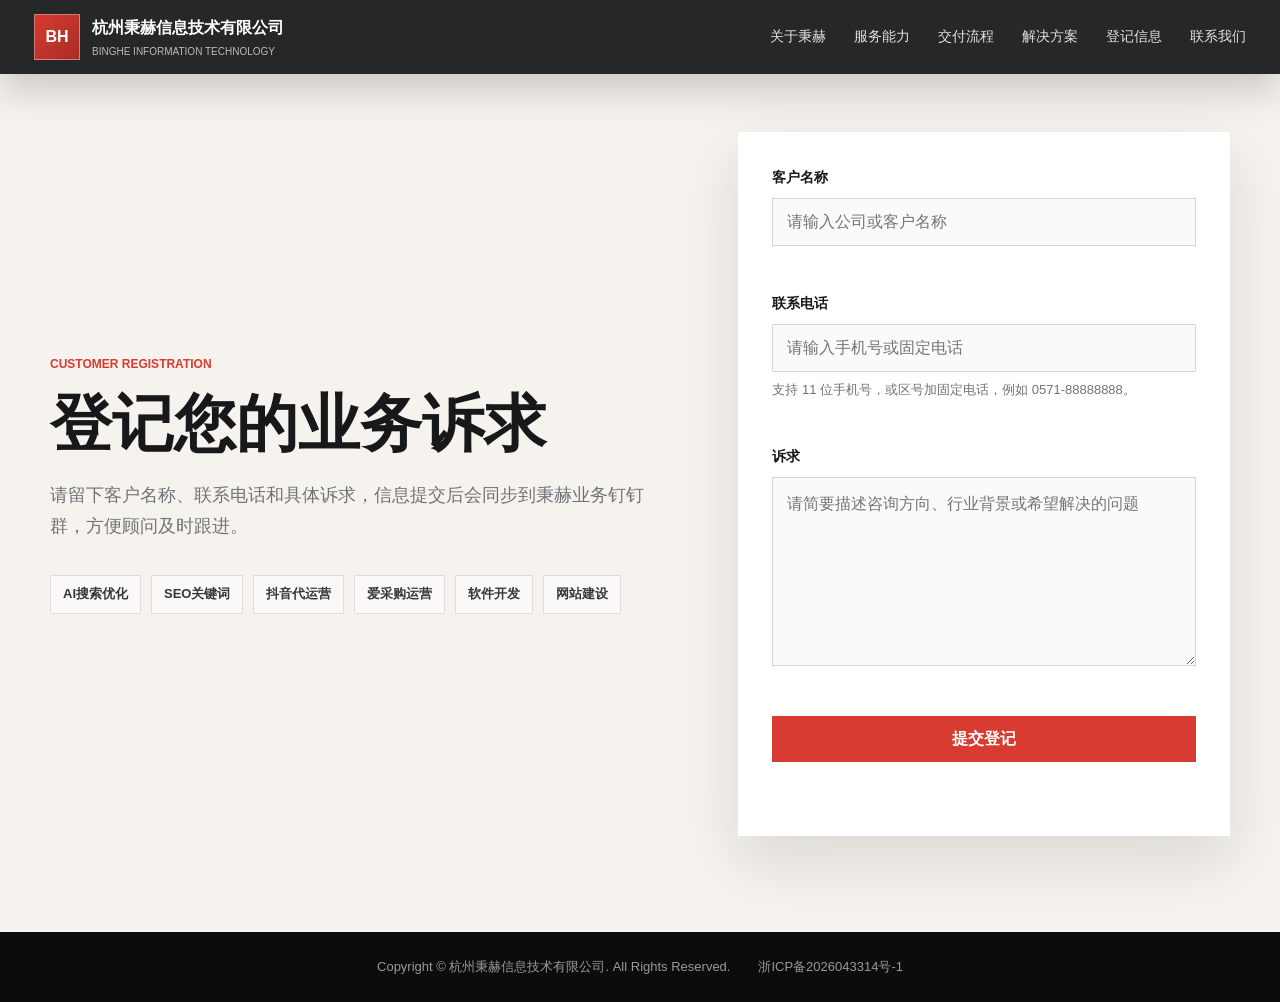
==== register.html @ 3705c72b "Add customer registration form" ====
<!doctype html>
<html lang="zh-CN">
  <head>
    <meta charset="utf-8">
    <meta name="viewport" content="width=device-width, initial-scale=1">
    <title>登记信息 - 杭州秉赫信息技术有限公司</title>
    <meta name="description" content="登记客户名称、联系电话和业务诉求，杭州秉赫信息技术有限公司将尽快安排顾问对接。">
    <link rel="stylesheet" href="assets/css/styles.css">
  </head>
  <body class="register-page">
    <header class="site-header scrolled" data-header>
      <a class="brand" href="index.html#home" aria-label="杭州秉赫信息技术有限公司首页">
        <span class="brand-mark">BH</span>
        <span class="brand-text">
          <strong>杭州秉赫信息技术有限公司</strong>
          <small>BINGHE INFORMATION TECHNOLOGY</small>
        </span>
      </a>
      <nav class="main-nav" data-nav aria-label="主导航">
        <a href="index.html#about">关于秉赫</a>
        <a href="index.html#services">服务能力</a>
        <a href="index.html#process">交付流程</a>
        <a href="index.html#cases">解决方案</a>
        <a href="register.html" aria-current="page">登记信息</a>
        <a href="index.html#contact">联系我们</a>
      </nav>
      <button class="nav-toggle" type="button" data-nav-toggle aria-label="打开菜单" aria-expanded="false">
        <span></span>
        <span></span>
        <span></span>
      </button>
    </header>

    <main>
      <section class="register-hero section-shell light">
        <div class="section-inner register-layout">
          <div class="register-copy reveal">
            <p class="eyebrow">CUSTOMER REGISTRATION</p>
            <h1>登记您的业务诉求</h1>
            <p>请留下客户名称、联系电话和具体诉求，信息提交后会同步到秉赫业务钉钉群，方便顾问及时跟进。</p>
            <div class="register-meta">
              <span>AI搜索优化</span>
              <span>SEO关键词</span>
              <span>抖音代运营</span>
              <span>爱采购运营</span>
              <span>软件开发</span>
              <span>网站建设</span>
            </div>
          </div>

          <form class="lead-form reveal" data-lead-form novalidate>
            <div class="form-field">
              <label for="customerName">客户名称</label>
              <input id="customerName" name="customerName" type="text" autocomplete="organization" maxlength="60" placeholder="请输入公司或客户名称" required>
              <p class="field-error" data-error-for="customerName"></p>
            </div>

            <div class="form-field">
              <label for="phone">联系电话</label>
              <input id="phone" name="phone" type="tel" autocomplete="tel" maxlength="18" placeholder="请输入手机号或固定电话" required>
              <p class="field-hint">支持 11 位手机号，或区号加固定电话，例如 0571-88888888。</p>
              <p class="field-error" data-error-for="phone"></p>
            </div>

            <div class="form-field">
              <label for="request">诉求</label>
              <textarea id="request" name="request" rows="6" maxlength="600" placeholder="请简要描述咨询方向、行业背景或希望解决的问题" required></textarea>
              <p class="field-error" data-error-for="request"></p>
            </div>

            <button class="btn primary form-submit" type="submit" data-submit-button>提交登记</button>
            <p class="form-status" data-form-status role="status" aria-live="polite"></p>
          </form>
        </div>
      </section>
    </main>

    <footer class="site-footer">
      <p>Copyright © 杭州秉赫信息技术有限公司. All Rights Reserved.</p>
      <p><a href="https://beian.miit.gov.cn/" target="_blank" rel="nofollow noopener">浙ICP备2026043314号-1</a></p>
    </footer>

    <script src="assets/js/register.js"></script>
  </body>
</html>
---- assets/css/styles.css ----
:root {
  --ink: #171819;
  --paper: #f6f3ee;
  --muted: #6f7479;
  --line: rgba(23, 24, 25, 0.12);
  --white: #ffffff;
  --red: #d73b31;
  --red-dark: #a92c26;
  --teal: #1e8f8a;
  --amber: #d59d34;
  --carbon: #0f1112;
  --glass: rgba(255, 255, 255, 0.1);
  --shadow: 0 24px 70px rgba(12, 15, 18, 0.22);
  font-family: "PingFang SC", "Microsoft YaHei", Arial, sans-serif;
}

* {
  box-sizing: border-box;
}

html {
  scroll-behavior: smooth;
}

body {
  margin: 0;
  background: var(--carbon);
  color: var(--ink);
  font-size: 16px;
  line-height: 1.7;
}

a {
  color: inherit;
  text-decoration: none;
}

button {
  font: inherit;
}

img {
  display: block;
  max-width: 100%;
}

.site-header {
  position: fixed;
  z-index: 40;
  top: 0;
  left: 0;
  width: 100%;
  display: flex;
  align-items: center;
  justify-content: space-between;
  padding: 24px 44px;
  color: var(--white);
  transition: background 0.3s ease, box-shadow 0.3s ease, padding 0.3s ease;
}

.site-header.scrolled {
  padding: 14px 34px;
  background: rgba(15, 17, 18, 0.9);
  box-shadow: 0 16px 40px rgba(0, 0, 0, 0.18);
  backdrop-filter: blur(14px);
}

.brand {
  display: inline-flex;
  align-items: center;
  gap: 12px;
  min-width: 0;
}

.brand-mark {
  display: grid;
  place-items: center;
  width: 46px;
  height: 46px;
  border: 1px solid rgba(255, 255, 255, 0.35);
  background: linear-gradient(135deg, var(--red), var(--red-dark));
  color: var(--white);
  font-weight: 800;
  letter-spacing: 0;
}

.brand-text {
  display: grid;
  gap: 1px;
  min-width: 0;
}

.brand-text strong {
  overflow-wrap: anywhere;
  font-size: 16px;
  letter-spacing: 0;
}

.brand-text small {
  color: rgba(255, 255, 255, 0.68);
  font-size: 10px;
  letter-spacing: 0;
}

.main-nav {
  display: flex;
  gap: 28px;
  align-items: center;
  color: rgba(255, 255, 255, 0.86);
  font-size: 14px;
}

.main-nav a {
  position: relative;
  padding: 8px 0;
}

.main-nav a::after {
  position: absolute;
  right: 0;
  bottom: 0;
  left: 0;
  height: 2px;
  background: var(--red);
  content: "";
  transform: scaleX(0);
  transform-origin: left;
  transition: transform 0.25s ease;
}

.main-nav a:hover::after {
  transform: scaleX(1);
}

.nav-toggle {
  display: none;
  width: 44px;
  height: 44px;
  border: 1px solid rgba(255, 255, 255, 0.22);
  background: rgba(255, 255, 255, 0.08);
  color: var(--white);
  cursor: pointer;
}

.nav-toggle span {
  display: block;
  width: 20px;
  height: 2px;
  margin: 5px auto;
  background: currentColor;
  transition: transform 0.25s ease, opacity 0.25s ease;
}

.nav-toggle.active span:nth-child(1) {
  transform: translateY(7px) rotate(45deg);
}

.nav-toggle.active span:nth-child(2) {
  opacity: 0;
}

.nav-toggle.active span:nth-child(3) {
  transform: translateY(-7px) rotate(-45deg);
}

.side-nav {
  position: fixed;
  z-index: 30;
  top: 50%;
  left: 0;
  display: grid;
  gap: 8px;
  transform: translateY(-50%);
}

.side-nav a {
  position: relative;
  display: flex;
  align-items: center;
  min-width: 44px;
  padding: 5px 0 5px 32px;
  color: rgba(255, 255, 255, 0.55);
  font-family: Arial, sans-serif;
  font-weight: 700;
}

.side-nav a::before {
  position: absolute;
  left: 0;
  width: 20px;
  height: 1px;
  background: currentColor;
  content: "";
  transition: width 0.25s ease, background 0.25s ease;
}

.side-nav span {
  width: 18px;
}

.side-nav b {
  overflow: hidden;
  width: 0;
  white-space: nowrap;
  transition: width 0.25s ease;
}

.side-nav a.active,
.side-nav a:hover {
  color: var(--red);
}

.side-nav a.active::before,
.side-nav a:hover::before {
  width: 88px;
}

.side-nav a.active b,
.side-nav a:hover b {
  width: 78px;
}

.float-contact {
  position: fixed;
  z-index: 35;
  right: 22px;
  top: 42%;
  display: grid;
  gap: 10px;
}

.float-contact a,
.float-contact button {
  position: relative;
  display: grid;
  place-items: center;
  width: 48px;
  height: 48px;
  border: 1px solid rgba(255, 255, 255, 0.18);
  background: rgba(15, 17, 18, 0.78);
  color: var(--white);
  box-shadow: 0 12px 32px rgba(0, 0, 0, 0.22);
  backdrop-filter: blur(12px);
  cursor: pointer;
}

.float-contact b {
  position: absolute;
  right: 58px;
  width: max-content;
  padding: 4px 9px;
  background: var(--red);
  color: var(--white);
  font-size: 12px;
  opacity: 0;
  pointer-events: none;
  transform: translateX(8px);
  transition: opacity 0.2s ease, transform 0.2s ease;
}

.float-contact a:hover b,
.float-contact button:hover b {
  opacity: 1;
  transform: translateX(0);
}

.float-icon {
  font-weight: 800;
}

.chatbot-panel {
  position: fixed;
  z-index: 50;
  right: 88px;
  top: calc(42% - 48px);
  display: grid;
  grid-template-rows: auto minmax(0, 1fr);
  width: min(370px, calc(100vw - 118px));
  max-height: min(620px, calc(100vh - 96px));
  overflow: hidden;
  border: 1px solid rgba(15, 17, 18, 0.08);
  background: #f4f4f4;
  box-shadow: 0 28px 80px rgba(0, 0, 0, 0.22);
  opacity: 0;
  pointer-events: none;
  transform: translateX(16px) scale(0.98);
  transform-origin: right center;
  transition: opacity 0.22s ease, transform 0.22s ease;
}

.chatbot-panel.open {
  opacity: 1;
  pointer-events: auto;
  transform: translateX(0) scale(1);
}

.chatbot-header {
  display: flex;
  align-items: center;
  justify-content: space-between;
  min-height: 54px;
  padding: 10px 14px 10px 18px;
  background: #111314;
  color: var(--white);
}

.chatbot-header div {
  display: grid;
  gap: 1px;
}

.chatbot-header strong {
  font-size: 15px;
  line-height: 1.2;
}

.chatbot-header span {
  color: rgba(255, 255, 255, 0.56);
  font-size: 12px;
}

.chatbot-header button {
  display: grid;
  place-items: center;
  width: 34px;
  height: 34px;
  border: 0;
  background: transparent;
  color: rgba(255, 255, 255, 0.76);
  font-size: 24px;
  line-height: 1;
  cursor: pointer;
}

.chatbot-body {
  display: grid;
  align-content: start;
  gap: 12px;
  overflow-y: auto;
  padding: 14px 14px 18px;
  color: #1f2326;
}

.chat-service-tip {
  margin: 0 0 2px;
  color: #b6b6b6;
  font-size: 13px;
  text-align: center;
}

.chat-row {
  display: flex;
  align-items: flex-start;
  gap: 8px;
}

.chat-row.user {
  justify-content: flex-end;
}

.chat-avatar {
  display: grid;
  flex: 0 0 auto;
  place-items: center;
  width: 36px;
  height: 36px;
  border: 1px solid rgba(215, 59, 49, 0.14);
  background: var(--white);
  color: var(--red);
  font-size: 11px;
  font-weight: 800;
  box-shadow: 0 8px 22px rgba(0, 0, 0, 0.08);
}

.chat-card,
.chat-bubble {
  max-width: min(280px, calc(100vw - 150px));
  background: var(--white);
  box-shadow: 0 10px 28px rgba(0, 0, 0, 0.06);
}

.chat-card {
  overflow: hidden;
  border-radius: 0 12px 12px 12px;
}

.chat-intro {
  margin: 0;
  padding: 14px 16px 12px;
  color: #2450b7;
  font-size: 15px;
  font-weight: 800;
  line-height: 1.45;
}

.chat-options {
  display: grid;
  border-top: 1px solid #ececec;
}

.chat-options button {
  display: flex;
  align-items: center;
  justify-content: space-between;
  gap: 12px;
  min-height: 44px;
  padding: 0 14px 0 16px;
  border: 0;
  border-bottom: 1px solid #ececec;
  background: var(--white);
  color: #2b3034;
  font-size: 14px;
  text-align: left;
  cursor: pointer;
  transition: background 0.18s ease, color 0.18s ease;
}

.chat-options button:last-child {
  border-bottom: 0;
}

.chat-options button:hover {
  background: #fff7f6;
  color: var(--red);
}

.chat-options span {
  overflow-wrap: anywhere;
}

.chat-options i {
  flex: 0 0 auto;
  width: 8px;
  height: 8px;
  border-top: 1px solid #b6b6b6;
  border-right: 1px solid #b6b6b6;
  transform: rotate(45deg);
}

.chat-bubble {
  padding: 11px 14px;
  border-radius: 0 12px 12px 12px;
  color: #2b3034;
  font-size: 14px;
  line-height: 1.6;
}

.chat-bubble p {
  margin: 0;
}

.chat-bubble a {
  color: var(--red);
  font-weight: 800;
}

.chat-row.user .chat-bubble {
  border-radius: 12px 0 12px 12px;
  background: var(--red);
  color: var(--white);
  box-shadow: 0 10px 28px rgba(215, 59, 49, 0.18);
}

.chat-time {
  color: #b6b6b6;
  font-size: 12px;
}

.section-shell {
  position: relative;
  overflow: hidden;
  min-height: 100vh;
  background: var(--carbon);
  color: var(--white);
}

.section-shell.light {
  background: var(--paper);
  color: var(--ink);
}

.section-inner {
  position: relative;
  z-index: 2;
  width: min(1180px, calc(100% - 64px));
  margin: 0 auto;
}

.hero {
  min-height: 92vh;
  padding-top: 90px;
}

.hero-media,
.hero-overlay {
  position: absolute;
  inset: 0;
}

.hero-media img {
  width: 100%;
  height: 100%;
  object-fit: cover;
}

.hero-overlay {
  background:
    linear-gradient(90deg, rgba(15, 17, 18, 0.93) 0%, rgba(15, 17, 18, 0.74) 35%, rgba(15, 17, 18, 0.3) 100%),
    linear-gradient(180deg, rgba(15, 17, 18, 0.2), rgba(15, 17, 18, 0.9));
}

.hero-inner {
  display: grid;
  min-height: calc(92vh - 90px);
  grid-template-columns: minmax(760px, 1fr) 360px;
  gap: 40px;
  align-items: center;
  padding: 60px 0 72px;
}

.eyebrow {
  margin: 0 0 14px;
  color: var(--red);
  font-size: 12px;
  font-weight: 800;
  letter-spacing: 0;
  text-transform: uppercase;
}

.hero h1 {
  max-width: 980px;
  margin: 0;
  color: var(--white);
  font-size: clamp(44px, 4.6vw, 68px);
  line-height: 1.08;
  letter-spacing: 0;
  white-space: nowrap;
}

.hero-lede {
  max-width: 640px;
  margin: 24px 0 0;
  color: rgba(255, 255, 255, 0.78);
  font-size: 18px;
}

.hero-actions {
  display: flex;
  flex-wrap: wrap;
  gap: 14px;
  margin-top: 34px;
}

.btn {
  display: inline-flex;
  align-items: center;
  justify-content: center;
  min-height: 46px;
  padding: 0 22px;
  border: 1px solid transparent;
  font-weight: 700;
  transition: background 0.25s ease, color 0.25s ease, border 0.25s ease, transform 0.25s ease;
}

.btn:hover {
  transform: translateY(-2px);
}

.btn.primary {
  background: var(--red);
  color: var(--white);
}

.btn.primary:hover {
  background: var(--red-dark);
}

.btn.ghost {
  border-color: rgba(255, 255, 255, 0.26);
  color: var(--white);
}

.btn.ghost:hover {
  border-color: var(--white);
  background: rgba(255, 255, 255, 0.08);
}

.btn.full {
  width: 100%;
}

.hero-panel {
  align-self: end;
  padding: 28px;
  border: 1px solid rgba(255, 255, 255, 0.18);
  background: rgba(15, 17, 18, 0.66);
  box-shadow: var(--shadow);
  backdrop-filter: blur(18px);
}

.hero-panel span {
  color: var(--amber);
  font-size: 12px;
  font-weight: 800;
}

.hero-panel strong {
  display: block;
  margin-top: 12px;
  font-size: 22px;
  line-height: 1.35;
}

.hero-panel p {
  margin: 12px 0 0;
  color: rgba(255, 255, 255, 0.68);
  font-size: 14px;
}

.split-layout {
  display: grid;
  min-height: 78vh;
  grid-template-columns: 0.8fr 1.2fr;
  gap: 80px;
  align-items: center;
  padding: 90px 0;
}

.section-title h2,
.section-heading h2,
.contact-copy h2 {
  margin: 0;
  font-size: clamp(30px, 4vw, 52px);
  line-height: 1.18;
  letter-spacing: 0;
}

.section-title p:not(.eyebrow),
.section-heading p:not(.eyebrow) {
  max-width: 560px;
  color: rgba(255, 255, 255, 0.68);
}

.section-title.inverted h2,
.section-title.inverted p:not(.eyebrow) {
  color: var(--white);
}

.about-content {
  color: #34383b;
  font-size: 16px;
}

.about-content p {
  margin: 0 0 16px;
}

.metric-grid {
  display: grid;
  grid-template-columns: repeat(4, 1fr);
  gap: 1px;
  margin-top: 34px;
  background: var(--line);
}

.metric-grid div {
  padding: 22px 14px;
  background: var(--paper);
}

.metric-grid strong {
  display: block;
  color: var(--red);
  font-size: 30px;
  line-height: 1;
}

.metric-grid span {
  color: var(--muted);
  font-size: 14px;
}

.services {
  min-height: 100vh;
  background:
    linear-gradient(90deg, rgba(15, 17, 18, 0.94), rgba(15, 17, 18, 0.74)),
    radial-gradient(circle at 78% 18%, rgba(30, 143, 138, 0.28), transparent 32%),
    linear-gradient(135deg, #161210, #111415 55%, #181614);
}

.service-grid {
  display: grid;
  min-height: 100vh;
  grid-template-columns: 45% 55%;
  gap: 30px;
  align-items: center;
  padding: 90px 0 78px;
}

.service-left {
  padding-left: 64px;
}

.service-menu {
  display: grid;
  gap: 8px;
  margin-top: 32px;
}

.service-item {
  display: grid;
  grid-template-columns: 42px 74px minmax(0, 1fr);
  gap: 16px;
  align-items: center;
  width: 100%;
  padding: 8px 0;
  border: 0;
  background: transparent;
  color: rgba(255, 255, 255, 0.8);
  text-align: left;
  cursor: pointer;
}

.service-no {
  display: grid;
  place-items: center;
  width: 38px;
  height: 38px;
  border: 1px solid rgba(255, 255, 255, 0.22);
  color: rgba(255, 255, 255, 0.8);
  font-family: Arial, sans-serif;
  font-size: 13px;
  font-weight: 800;
}

.service-item i {
  display: block;
  width: 42px;
  height: 1px;
  background: rgba(255, 255, 255, 0.24);
  transition: width 0.25s ease, background 0.25s ease;
}

.service-item strong {
  display: block;
  font-size: 16px;
  line-height: 1.3;
}

.service-item small {
  color: rgba(255, 255, 255, 0.42);
  font-family: Arial, sans-serif;
  font-size: 11px;
  text-transform: uppercase;
}

.service-item.active,
.service-item:hover {
  color: var(--white);
}

.service-item.active .service-no,
.service-item:hover .service-no {
  border-color: var(--red);
  background: var(--red);
}

.service-item.active i,
.service-item:hover i {
  width: 74px;
  background: var(--red);
}

.service-right {
  position: relative;
  min-height: 560px;
}

.service-visual {
  position: absolute;
  top: 10px;
  right: 0;
  width: min(92%, 630px);
  height: 390px;
}

.orbit {
  position: absolute;
  border: 1px solid rgba(255, 255, 255, 0.12);
  border-radius: 50%;
}

.orbit-one {
  inset: 14px 80px 70px 30px;
}

.orbit-two {
  inset: 64px 20px 20px 104px;
  border-color: rgba(30, 143, 138, 0.32);
}

.screen-stack {
  position: absolute;
  inset: 38px 10px 12px 44px;
  perspective: 900px;
}

.screen {
  position: absolute;
  overflow: hidden;
  border: 1px solid rgba(255, 255, 255, 0.2);
  background: rgba(255, 255, 255, 0.1);
  box-shadow: 0 30px 80px rgba(0, 0, 0, 0.25);
  backdrop-filter: blur(14px);
}

.screen.top {
  top: 0;
  right: 30px;
  width: 68%;
  height: 46%;
  transform: rotateY(-18deg) rotateX(6deg);
}

.screen.middle {
  right: 120px;
  bottom: 74px;
  width: 56%;
  height: 38%;
  background: rgba(215, 59, 49, 0.14);
  transform: rotateY(-24deg);
}

.screen.bottom {
  right: 14px;
  bottom: 0;
  width: 48%;
  height: 32%;
  background: rgba(30, 143, 138, 0.14);
  transform: rotateY(-14deg);
}

.screen span,
.screen b,
.screen em {
  position: absolute;
  display: block;
  border-radius: 999px;
  background: rgba(255, 255, 255, 0.45);
}

.screen.top span:nth-child(1) {
  top: 28px;
  left: 28px;
  width: 44%;
  height: 8px;
}

.screen.top span:nth-child(2) {
  top: 58px;
  left: 28px;
  width: 68%;
  height: 8px;
}

.screen.top span:nth-child(3) {
  right: 30px;
  bottom: 26px;
  width: 82px;
  height: 82px;
  border: 12px solid rgba(213, 157, 52, 0.75);
  background: transparent;
  border-radius: 50%;
}

.screen.middle b {
  bottom: 26px;
  width: 28px;
  background: var(--red);
  border-radius: 0;
}

.screen.middle b:nth-child(1) {
  left: 34px;
  height: 42px;
}

.screen.middle b:nth-child(2) {
  left: 80px;
  height: 72px;
}

.screen.middle b:nth-child(3) {
  left: 126px;
  height: 56px;
}

.screen.bottom em:nth-child(1) {
  top: 28px;
  left: 24px;
  width: 74%;
  height: 6px;
}

.screen.bottom em:nth-child(2) {
  top: 54px;
  left: 24px;
  width: 52%;
  height: 6px;
}

.screen.bottom em:nth-child(3) {
  right: 24px;
  bottom: 22px;
  width: 46px;
  height: 46px;
  background: var(--teal);
}

.service-detail {
  position: absolute;
  right: 26px;
  bottom: 22px;
  width: min(560px, 86%);
  padding: 34px 40px;
  background: rgba(255, 255, 255, 0.96);
  color: var(--ink);
  box-shadow: var(--shadow);
}

.detail-kicker {
  margin: 0 0 8px;
  color: var(--red);
  font-family: Arial, sans-serif;
  font-size: 12px;
  font-weight: 800;
}

.service-detail h3 {
  margin: 0;
  font-size: 28px;
  line-height: 1.2;
}

.service-detail p {
  margin: 16px 0;
  color: #474b4f;
}

.service-detail ul {
  display: grid;
  gap: 8px;
  margin: 0;
  padding: 0;
  list-style: none;
}

.service-detail li {
  position: relative;
  padding-left: 18px;
  color: #2f3336;
  font-size: 14px;
}

.service-detail li::before {
  position: absolute;
  top: 0.78em;
  left: 0;
  width: 7px;
  height: 7px;
  background: var(--red);
  content: "";
}

.section-heading {
  max-width: 100%;
  margin-bottom: 44px;
}

.section-heading h2 {
  white-space: nowrap;
}

.process {
  min-height: 84vh;
  padding: 96px 0;
}

.process-grid {
  display: grid;
  grid-template-columns: repeat(4, 1fr);
  gap: 1px;
  background: var(--line);
}

.process-card {
  min-height: 270px;
  padding: 30px;
  background: var(--paper);
  transition: background 0.25s ease, color 0.25s ease, transform 0.25s ease;
}

.process-card:hover {
  background: var(--ink);
  color: var(--white);
  transform: translateY(-6px);
}

.process-card span {
  color: var(--red);
  font-family: Arial, sans-serif;
  font-size: 34px;
  font-weight: 800;
}

.process-card h3 {
  margin: 44px 0 14px;
  font-size: 22px;
}

.process-card p {
  margin: 0;
  color: var(--muted);
}

.process-card:hover p {
  color: rgba(255, 255, 255, 0.72);
}

.cases {
  min-height: 88vh;
  background:
    linear-gradient(90deg, rgba(15, 17, 18, 0.96), rgba(15, 17, 18, 0.86)),
    linear-gradient(135deg, rgba(215, 59, 49, 0.2), transparent 36%),
    linear-gradient(315deg, rgba(213, 157, 52, 0.16), transparent 38%),
    #111312;
  padding: 100px 0;
}

.case-layout {
  display: grid;
  grid-template-columns: 0.82fr 1.18fr;
  gap: 70px;
  align-items: center;
}

.case-list {
  display: grid;
  gap: 16px;
}

.case-card {
  padding: 28px;
  border: 1px solid rgba(255, 255, 255, 0.14);
  background: rgba(255, 255, 255, 0.06);
  color: var(--white);
  transition: border 0.25s ease, transform 0.25s ease, background 0.25s ease;
}

.case-card:hover {
  border-color: rgba(215, 59, 49, 0.8);
  background: rgba(215, 59, 49, 0.12);
  transform: translateX(8px);
}

.case-card strong {
  font-size: 22px;
}

.case-card p {
  margin: 12px 0 0;
  color: rgba(255, 255, 255, 0.68);
}

.contact {
  min-height: 78vh;
  padding: 100px 0;
}

.contact-layout {
  display: grid;
  grid-template-columns: 1fr 480px;
  gap: 80px;
  align-items: center;
}

.contact-copy p:not(.eyebrow) {
  max-width: 620px;
  color: var(--muted);
  font-size: 18px;
}

.contact-box {
  padding: 34px;
  background: var(--white);
  box-shadow: 0 24px 60px rgba(18, 22, 24, 0.12);
}

.contact-box dl {
  display: grid;
  gap: 18px;
  margin: 0;
}

.contact-box dl div {
  display: grid;
  gap: 4px;
  padding-bottom: 16px;
  border-bottom: 1px solid var(--line);
}

.contact-box dt {
  color: var(--red);
  font-size: 13px;
  font-weight: 800;
}

.contact-box dd {
  margin: 0;
  color: #2d3134;
  overflow-wrap: anywhere;
}

.contact-map {
  display: grid;
  grid-column: 1 / -1;
  grid-template-columns: minmax(360px, 0.85fr) 1fr;
  gap: 0;
  overflow: hidden;
  min-height: 280px;
  background: var(--white);
  box-shadow: 0 24px 60px rgba(18, 22, 24, 0.12);
}

.map-visual {
  position: relative;
  overflow: hidden;
  min-height: 280px;
  background: #ece9e4;
}

.map-visual img {
  width: 100%;
  height: 100%;
  min-height: 280px;
  object-fit: cover;
}

.map-content {
  display: grid;
  align-content: center;
  padding: 42px 48px;
}

.map-content h3 {
  margin: 0;
  font-size: 30px;
  line-height: 1.25;
}

.map-content p:not(.eyebrow) {
  margin: 14px 0 0;
  color: #45494d;
  font-size: 17px;
}

.register-page {
  background: var(--paper);
}

.register-hero {
  min-height: calc(100vh - 72px);
  padding: 132px 0 96px;
}

.register-layout {
  display: grid;
  grid-template-columns: minmax(0, 0.9fr) minmax(420px, 0.72fr);
  gap: 74px;
  align-items: center;
}

.register-copy h1 {
  max-width: 640px;
  margin: 0;
  color: var(--ink);
  font-size: clamp(36px, 5vw, 62px);
  line-height: 1.12;
}

.register-copy p:not(.eyebrow) {
  max-width: 620px;
  margin: 22px 0 0;
  color: var(--muted);
  font-size: 18px;
}

.register-meta {
  display: flex;
  flex-wrap: wrap;
  gap: 10px;
  margin-top: 34px;
}

.register-meta span {
  padding: 7px 12px;
  border: 1px solid rgba(23, 24, 25, 0.12);
  background: rgba(255, 255, 255, 0.56);
  color: #34383b;
  font-size: 13px;
  font-weight: 700;
}

.lead-form {
  display: grid;
  gap: 18px;
  padding: 34px;
  background: var(--white);
  box-shadow: 0 24px 60px rgba(18, 22, 24, 0.12);
}

.form-field {
  display: grid;
  gap: 8px;
}

.form-field label {
  color: var(--ink);
  font-size: 14px;
  font-weight: 800;
}

.form-field input,
.form-field textarea {
  width: 100%;
  border: 1px solid rgba(23, 24, 25, 0.16);
  background: #fbfaf8;
  color: var(--ink);
  font: inherit;
  outline: none;
  transition: border 0.2s ease, box-shadow 0.2s ease, background 0.2s ease;
}

.form-field input {
  min-height: 48px;
  padding: 0 14px;
}

.form-field textarea {
  min-height: 150px;
  resize: vertical;
  padding: 12px 14px;
}

.form-field input:focus,
.form-field textarea:focus {
  border-color: var(--red);
  background: var(--white);
  box-shadow: 0 0 0 3px rgba(215, 59, 49, 0.12);
}

.field-hint,
.field-error,
.form-status {
  margin: 0;
  font-size: 13px;
  line-height: 1.5;
}

.field-hint {
  color: var(--muted);
}

.field-error {
  min-height: 20px;
  color: var(--red);
}

.form-submit {
  width: 100%;
  margin-top: 4px;
  border: 0;
  cursor: pointer;
}

.form-submit:disabled {
  cursor: not-allowed;
  opacity: 0.68;
  transform: none;
}

.form-status {
  min-height: 22px;
  color: var(--muted);
  text-align: center;
}

.form-status.success {
  color: var(--teal);
}

.form-status.error {
  color: var(--red);
}

.site-footer {
  display: flex;
  flex-wrap: wrap;
  gap: 12px 28px;
  justify-content: center;
  padding: 24px;
  background: #0b0c0d;
  color: rgba(255, 255, 255, 0.58);
  font-size: 13px;
  text-align: center;
}

.site-footer p {
  margin: 0;
}

.reveal {
  opacity: 0;
  transform: translateY(24px);
  transition: opacity 0.7s ease, transform 0.7s ease;
}

.reveal.visible {
  opacity: 1;
  transform: translateY(0);
}

@media (max-width: 1080px) {
  .site-header {
    padding: 18px 24px;
  }

  .main-nav {
    gap: 18px;
  }

  .hero-inner,
  .split-layout,
  .service-grid,
  .case-layout,
  .contact-layout,
  .register-layout {
    grid-template-columns: 1fr;
  }

  .hero-panel {
    max-width: 520px;
  }

  .split-layout {
    gap: 34px;
    min-height: auto;
  }

  .service-grid {
    min-height: auto;
    padding: 96px 0;
  }

  .service-left {
    padding-left: 0;
  }

  .service-right {
    min-height: 520px;
  }

  .process-grid {
    grid-template-columns: repeat(2, 1fr);
  }

  .contact-map {
    grid-template-columns: 1fr;
  }

  .register-layout {
    gap: 38px;
  }
}

@media (max-width: 780px) {
  body.nav-open {
    overflow: hidden;
  }

  .site-header,
  .site-header.scrolled {
    padding: 14px 16px;
  }

  .brand-mark {
    width: 40px;
    height: 40px;
  }

  .brand-text strong {
    max-width: 210px;
    font-size: 14px;
  }

  .brand-text small {
    display: none;
  }

  .nav-toggle {
    display: block;
  }

  .main-nav {
    position: fixed;
    inset: 68px 14px auto 14px;
    display: grid;
    gap: 0;
    padding: 12px;
    border: 1px solid rgba(255, 255, 255, 0.14);
    background: rgba(15, 17, 18, 0.96);
    box-shadow: var(--shadow);
    opacity: 0;
    pointer-events: none;
    transform: translateY(-10px);
    transition: opacity 0.2s ease, transform 0.2s ease;
  }

  .main-nav.open {
    opacity: 1;
    pointer-events: auto;
    transform: translateY(0);
  }

  .main-nav a {
    padding: 12px;
  }

  .side-nav {
    display: none;
  }

  .float-contact {
    right: 14px;
    top: auto;
    bottom: 18px;
  }

  .float-contact a,
  .float-contact button {
    width: 44px;
    height: 44px;
  }

  .chatbot-panel {
    right: 14px;
    top: auto;
    bottom: 118px;
    width: min(360px, calc(100vw - 28px));
    max-height: min(560px, calc(100vh - 150px));
  }

  .chat-card,
  .chat-bubble {
    max-width: calc(100vw - 98px);
  }

  .section-inner {
    width: min(100% - 32px, 1180px);
  }

  .hero {
    min-height: 90vh;
    padding-top: 70px;
  }

  .hero-inner {
    min-height: calc(90vh - 70px);
    gap: 22px;
    padding: 44px 0 52px;
  }

  .hero h1 {
    font-size: 42px;
    white-space: normal;
  }

  .hero-lede {
    font-size: 16px;
  }

  .hero-actions {
    margin-top: 26px;
  }

  .btn {
    min-height: 44px;
    padding: 0 18px;
  }

  .hero-panel {
    padding: 22px;
  }

  .metric-grid {
    grid-template-columns: repeat(2, 1fr);
  }

  .service-menu {
    grid-template-columns: repeat(2, 1fr);
    gap: 8px;
  }

  .service-item {
    grid-template-columns: 1fr;
    gap: 6px;
    align-content: start;
    min-height: 112px;
    padding: 14px;
    border: 1px solid rgba(255, 255, 255, 0.12);
    background: rgba(255, 255, 255, 0.05);
  }

  .service-item i {
    display: none;
  }

  .service-right {
    min-height: auto;
  }

  .service-visual {
    position: relative;
    width: 100%;
    height: 280px;
  }

  .service-detail {
    position: relative;
    right: auto;
    bottom: auto;
    width: 100%;
    padding: 28px;
  }

  .process,
  .cases,
  .contact,
  .register-hero {
    padding: 76px 0;
  }

  .process-grid {
    grid-template-columns: 1fr;
  }

  .process-card {
    min-height: 210px;
  }

  .contact-box {
    padding: 24px;
  }

  .contact-map {
    min-height: auto;
  }

  .map-visual {
    min-height: 220px;
  }

  .map-content {
    padding: 28px 24px;
  }

  .map-content h3 {
    font-size: 24px;
  }

  .register-hero {
    padding-top: 104px;
  }

  .lead-form {
    padding: 24px;
  }

  .register-copy p:not(.eyebrow) {
    font-size: 16px;
  }
}

@media (max-width: 480px) {
  .hero h1 {
    font-size: 34px;
  }

  .section-title h2,
  .section-heading h2,
  .contact-copy h2,
  .register-copy h1 {
    font-size: 28px;
    white-space: normal;
  }

  .service-menu {
    grid-template-columns: 1fr;
  }

  .metric-grid {
    grid-template-columns: 1fr;
  }

  .screen.top {
    width: 76%;
  }

  .screen.middle {
    right: 74px;
    width: 62%;
  }

  .screen.bottom {
    width: 58%;
  }

  .site-footer {
    padding-bottom: 78px;
  }

  .chatbot-panel {
    right: 10px;
    bottom: 116px;
    width: calc(100vw - 20px);
  }

  .chatbot-body {
    padding: 12px 10px 16px;
  }

  .chat-intro {
    font-size: 14px;
  }
}
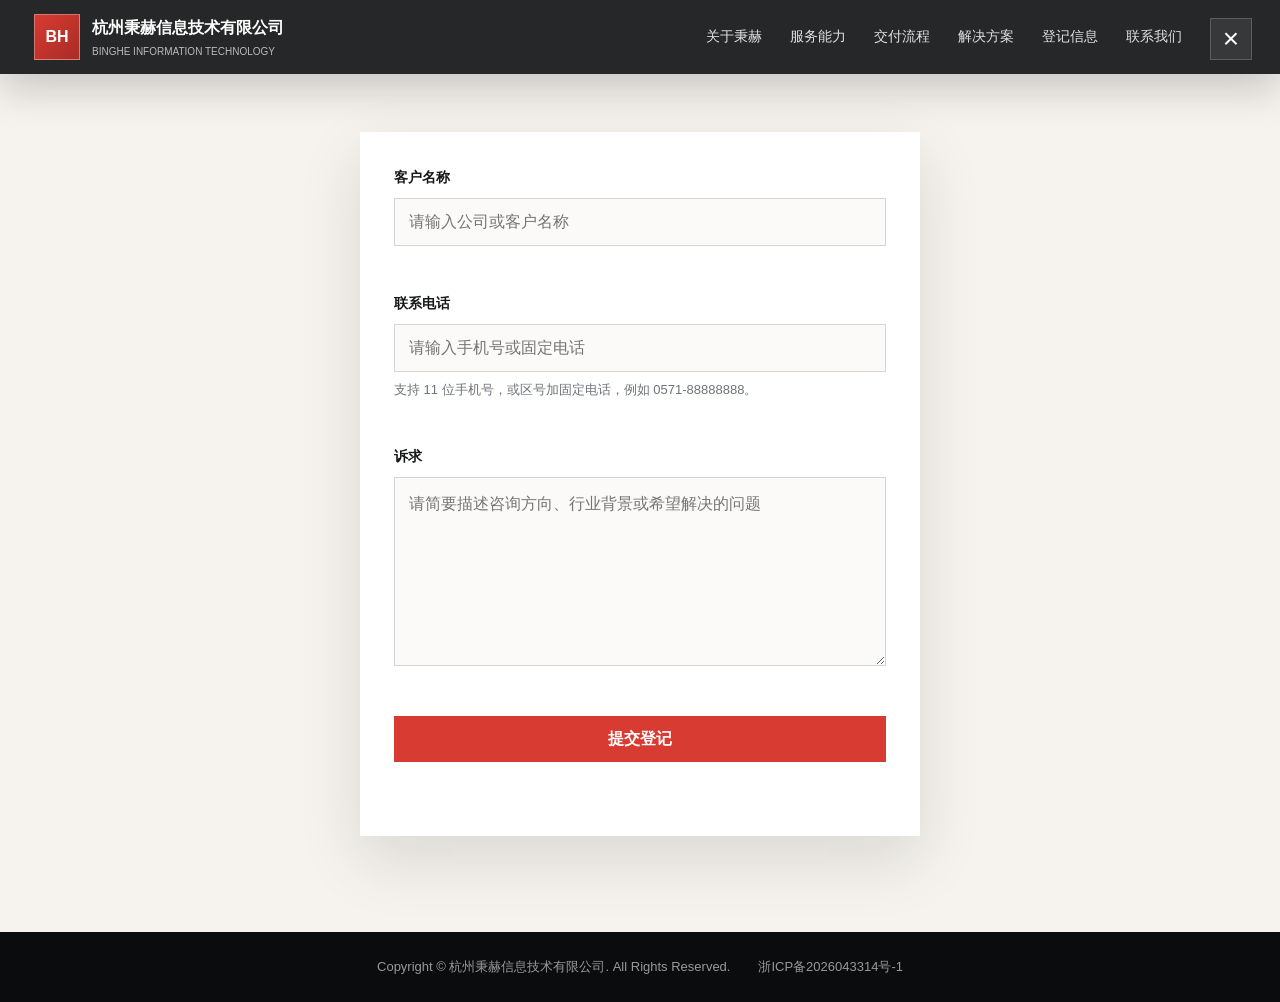
==== commit 4c9cc2c9: "Add secured lead modal and local server" ====
--- a/register.html
+++ b/register.html
@@ -29,26 +29,18 @@
         <span></span>
         <span></span>
       </button>
+      <a class="register-close" href="index.html" aria-label="关闭登记页面">×</a>
     </header>
 
     <main>
       <section class="register-hero section-shell light">
         <div class="section-inner register-layout">
-          <div class="register-copy reveal">
-            <p class="eyebrow">CUSTOMER REGISTRATION</p>
-            <h1>登记您的业务诉求</h1>
-            <p>请留下客户名称、联系电话和具体诉求，信息提交后会同步到秉赫业务钉钉群，方便顾问及时跟进。</p>
-            <div class="register-meta">
-              <span>AI搜索优化</span>
-              <span>SEO关键词</span>
-              <span>抖音代运营</span>
-              <span>爱采购运营</span>
-              <span>软件开发</span>
-              <span>网站建设</span>
+          <form class="lead-form reveal" data-lead-form novalidate>
+            <div class="form-field hp-field" aria-hidden="true">
+              <label for="website">官网</label>
+              <input id="website" name="website" type="text" tabindex="-1" autocomplete="off">
             </div>
-          </div>
 
-          <form class="lead-form reveal" data-lead-form novalidate>
             <div class="form-field">
               <label for="customerName">客户名称</label>
               <input id="customerName" name="customerName" type="text" autocomplete="organization" maxlength="60" placeholder="请输入公司或客户名称" required>
--- a/assets/css/styles.css
+++ b/assets/css/styles.css
@@ -1164,8 +1164,41 @@
   font-size: 17px;
 }
 
+.map-actions {
+  display: flex;
+  flex-wrap: wrap;
+  gap: 12px;
+  margin-top: 26px;
+}
+
 .register-page {
   background: var(--paper);
+}
+
+.register-page .site-header {
+  padding-right: 98px;
+}
+
+.register-close {
+  position: fixed;
+  z-index: 45;
+  top: 18px;
+  right: 28px;
+  display: grid;
+  place-items: center;
+  width: 42px;
+  height: 42px;
+  border: 1px solid rgba(255, 255, 255, 0.18);
+  background: rgba(255, 255, 255, 0.08);
+  color: var(--white);
+  font-size: 28px;
+  line-height: 1;
+  transition: background 0.2s ease, transform 0.2s ease;
+}
+
+.register-close:hover {
+  background: var(--red);
+  transform: translateY(-2px);
 }
 
 .register-hero {
@@ -1175,45 +1208,13 @@
 
 .register-layout {
   display: grid;
-  grid-template-columns: minmax(0, 0.9fr) minmax(420px, 0.72fr);
-  gap: 74px;
-  align-items: center;
-}
-
-.register-copy h1 {
-  max-width: 640px;
-  margin: 0;
-  color: var(--ink);
-  font-size: clamp(36px, 5vw, 62px);
-  line-height: 1.12;
-}
-
-.register-copy p:not(.eyebrow) {
-  max-width: 620px;
-  margin: 22px 0 0;
-  color: var(--muted);
-  font-size: 18px;
-}
-
-.register-meta {
-  display: flex;
-  flex-wrap: wrap;
-  gap: 10px;
-  margin-top: 34px;
-}
-
-.register-meta span {
-  padding: 7px 12px;
-  border: 1px solid rgba(23, 24, 25, 0.12);
-  background: rgba(255, 255, 255, 0.56);
-  color: #34383b;
-  font-size: 13px;
-  font-weight: 700;
+  justify-items: center;
 }
 
 .lead-form {
   display: grid;
   gap: 18px;
+  width: min(560px, 100%);
   padding: 34px;
   background: var(--white);
   box-shadow: 0 24px 60px rgba(18, 22, 24, 0.12);
@@ -1222,6 +1223,16 @@
 .form-field {
   display: grid;
   gap: 8px;
+}
+
+.hp-field {
+  position: absolute;
+  left: -9999px;
+  width: 1px;
+  height: 1px;
+  overflow: hidden;
+  opacity: 0;
+  pointer-events: none;
 }
 
 .form-field label {
@@ -1301,6 +1312,89 @@
 
 .form-status.error {
   color: var(--red);
+}
+
+.lead-modal {
+  position: fixed;
+  z-index: 70;
+  inset: 0;
+  display: grid;
+  place-items: center;
+  padding: 24px;
+  opacity: 0;
+  pointer-events: none;
+  transition: opacity 0.22s ease;
+}
+
+.lead-modal.open {
+  opacity: 1;
+  pointer-events: auto;
+}
+
+.lead-modal-backdrop {
+  position: absolute;
+  inset: 0;
+  background: rgba(15, 17, 18, 0.72);
+  backdrop-filter: blur(8px);
+}
+
+.lead-modal-dialog {
+  position: relative;
+  z-index: 1;
+  width: min(560px, 100%);
+  max-height: min(760px, calc(100vh - 48px));
+  overflow-y: auto;
+  background: var(--white);
+  box-shadow: 0 28px 90px rgba(0, 0, 0, 0.28);
+  transform: translateY(16px) scale(0.98);
+  transition: transform 0.22s ease;
+}
+
+.lead-modal.open .lead-modal-dialog {
+  transform: translateY(0) scale(1);
+}
+
+.lead-modal-close {
+  position: absolute;
+  top: 14px;
+  right: 14px;
+  z-index: 2;
+  display: grid;
+  place-items: center;
+  width: 36px;
+  height: 36px;
+  border: 1px solid rgba(23, 24, 25, 0.12);
+  background: var(--white);
+  color: var(--ink);
+  font-size: 24px;
+  line-height: 1;
+  cursor: pointer;
+  transition: background 0.2s ease, color 0.2s ease;
+}
+
+.lead-modal-close:hover {
+  background: var(--red);
+  color: var(--white);
+}
+
+.lead-modal-head {
+  padding: 34px 34px 0;
+}
+
+.lead-modal-head h2 {
+  margin: 0;
+  color: var(--ink);
+  font-size: 30px;
+  line-height: 1.2;
+}
+
+.modal-form {
+  width: 100%;
+  box-shadow: none;
+}
+
+body.lead-modal-open {
+  overflow: hidden;
 }
 
 .site-footer {
@@ -1343,8 +1437,7 @@
   .split-layout,
   .service-grid,
   .case-layout,
-  .contact-layout,
-  .register-layout {
+  .contact-layout {
     grid-template-columns: 1fr;
   }
 
@@ -1378,9 +1471,6 @@
     grid-template-columns: 1fr;
   }
 
-  .register-layout {
-    gap: 38px;
-  }
 }
 
 @media (max-width: 780px) {
@@ -1405,6 +1495,17 @@
 
   .brand-text small {
     display: none;
+  }
+
+  .register-page .site-header {
+    padding-right: 68px;
+  }
+
+  .register-close {
+    top: 13px;
+    right: 16px;
+    width: 40px;
+    height: 40px;
   }
 
   .nav-toggle {
@@ -1578,6 +1679,10 @@
     font-size: 24px;
   }
 
+  .map-actions .btn {
+    width: 100%;
+  }
+
   .register-hero {
     padding-top: 104px;
   }
@@ -1586,8 +1691,20 @@
     padding: 24px;
   }
 
-  .register-copy p:not(.eyebrow) {
-    font-size: 16px;
+  .lead-modal {
+    padding: 14px;
+  }
+
+  .lead-modal-dialog {
+    max-height: calc(100vh - 28px);
+  }
+
+  .lead-modal-head {
+    padding: 28px 24px 0;
+  }
+
+  .lead-modal-head h2 {
+    font-size: 24px;
   }
 }
 
@@ -1598,8 +1715,7 @@
 
   .section-title h2,
   .section-heading h2,
-  .contact-copy h2,
-  .register-copy h1 {
+  .contact-copy h2 {
     font-size: 28px;
     white-space: normal;
   }
